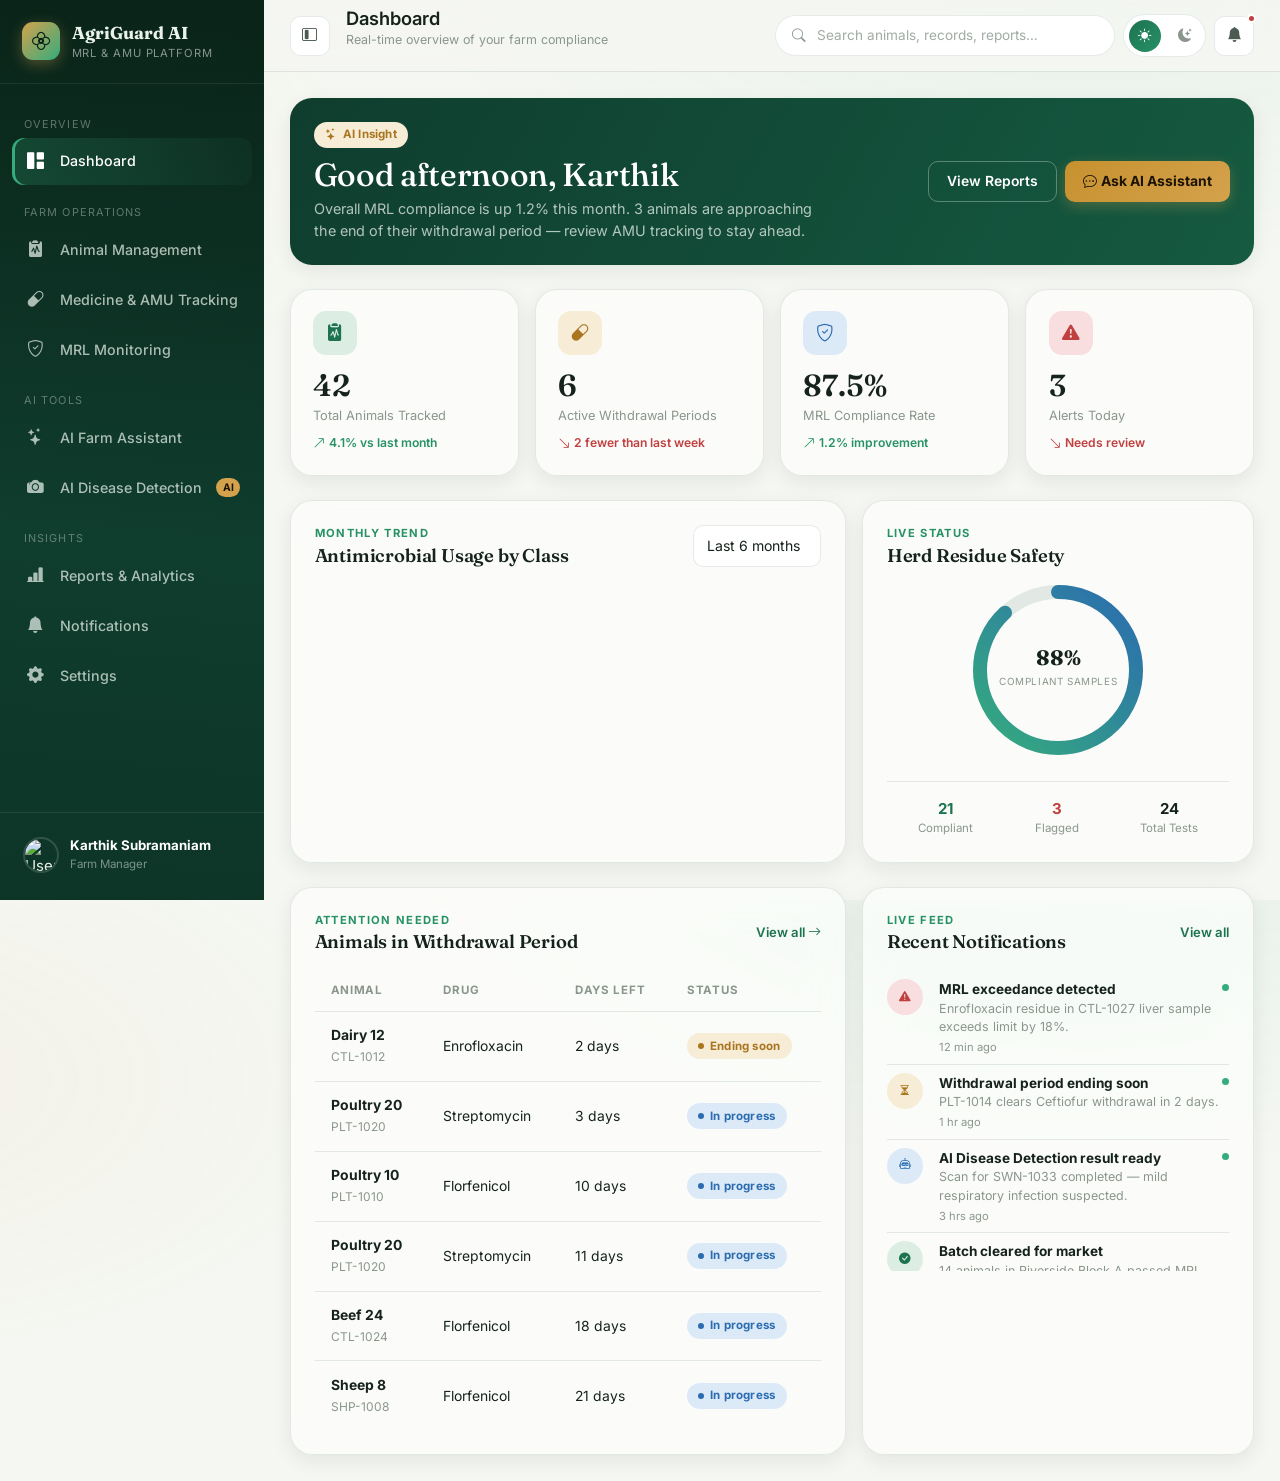
==== dashboard.html @ 1ee00f73 "Initial commit" ====
<!DOCTYPE html>
<html lang="en">
<head>
<meta charset="UTF-8">
<meta name="viewport" content="width=device-width, initial-scale=1.0">
<title>Dashboard — AgriGuard AI</title>
<link href="https://fonts.googleapis.com/css2?family=Fraunces:opsz,wght@9..144,500;9..144,600;9..144,700&family=Inter:wght@400;500;600;700;800&family=IBM+Plex+Mono:wght@500&display=swap" rel="stylesheet">
<link href="https://cdn.jsdelivr.net/npm/bootstrap@5.3.3/dist/css/bootstrap.min.css" rel="stylesheet">
<link rel="stylesheet" href="https://cdn.jsdelivr.net/npm/bootstrap-icons@1.11.3/font/bootstrap-icons.css">
<link rel="stylesheet" href="css/theme.css">
</head>
<body>
<div class="app-shell">
  <div id="agShellSidebar"></div>
  <div class="main-col" id="agMainCol">
    <div id="agShellTopbar"></div>

    <div class="page-body">

      <!-- Welcome banner -->
      <div class="glass-card p-4 mb-4 animate-in" style="background:linear-gradient(120deg, var(--green-900), var(--green-800)); border:none; color:#EAF2EC;">
        <div class="d-flex flex-wrap justify-content-between align-items-center gap-3">
          <div>
            <span class="pill pill-amber mb-2"><i class="bi bi-stars"></i> AI Insight</span>
            <h2 class="mb-1" style="color:#fff;">Good afternoon, Karthik</h2>
            <p class="mb-0" style="color:rgba(234,242,236,0.75); max-width:520px; font-size:.9rem;">Overall MRL compliance is up 1.2% this month. 3 animals are approaching the end of their withdrawal period — review AMU tracking to stay ahead.</p>
          </div>
          <div class="d-flex gap-2">
            <button class="btn btn-outline-brand" style="border-color:rgba(255,255,255,0.3); color:#fff;" onclick="location.href='reports.html'">View Reports</button>
            <button class="btn btn-amber" onclick="location.href='assistant.html'"><i class="bi bi-chat-dots me-1"></i>Ask AI Assistant</button>
          </div>
        </div>
      </div>

      <!-- KPI Row -->
      <div class="row g-3 mb-4">
        <div class="col-6 col-xl-3">
          <div class="glass-card kpi-card hoverable animate-in delay-1">
            <div class="kpi-icon icon-tint-green"><i class="bi bi-clipboard2-pulse-fill"></i></div>
            <div class="kpi-value" id="kpiTotalAnimals">0</div>
            <div class="kpi-label">Total Animals Tracked</div>
            <div class="kpi-trend up"><i class="bi bi-arrow-up-right"></i> 4.1% vs last month</div>
          </div>
        </div>
        <div class="col-6 col-xl-3">
          <div class="glass-card kpi-card hoverable animate-in delay-2">
            <div class="kpi-icon icon-tint-amber"><i class="bi bi-capsule"></i></div>
            <div class="kpi-value" id="kpiActiveTreatments">0</div>
            <div class="kpi-label">Active Withdrawal Periods</div>
            <div class="kpi-trend down"><i class="bi bi-arrow-down-right"></i> 2 fewer than last week</div>
          </div>
        </div>
        <div class="col-6 col-xl-3">
          <div class="glass-card kpi-card hoverable animate-in delay-3">
            <div class="kpi-icon icon-tint-blue"><i class="bi bi-shield-check"></i></div>
            <div class="kpi-value" id="kpiMrlCompliance">0%</div>
            <div class="kpi-label">MRL Compliance Rate</div>
            <div class="kpi-trend up"><i class="bi bi-arrow-up-right"></i> 1.2% improvement</div>
          </div>
        </div>
        <div class="col-6 col-xl-3">
          <div class="glass-card kpi-card hoverable animate-in delay-4">
            <div class="kpi-icon icon-tint-red"><i class="bi bi-exclamation-triangle-fill"></i></div>
            <div class="kpi-value" id="kpiAlerts">0</div>
            <div class="kpi-label">Alerts Today</div>
            <div class="kpi-trend down"><i class="bi bi-arrow-down-right"></i> Needs review</div>
          </div>
        </div>
      </div>

      <div class="row g-3 mb-4">
        <!-- AMU trend chart -->
        <div class="col-lg-7">
          <div class="glass-card p-4 h-100 animate-in">
            <div class="section-head">
              <div>
                <span class="eyebrow">Monthly trend</span>
                <h2>Antimicrobial Usage by Class</h2>
              </div>
              <select class="form-select form-select-sm" style="width:auto;">
                <option>Last 6 months</option>
                <option>Last 12 months</option>
              </select>
            </div>
            <canvas id="amuTrendChart" height="230"></canvas>
          </div>
        </div>

        <!-- MRL Gauge -->
        <div class="col-lg-5">
          <div class="glass-card p-4 h-100 animate-in d-flex flex-column">
            <div class="section-head mb-2">
              <div>
                <span class="eyebrow">Live status</span>
                <h2>Herd Residue Safety</h2>
              </div>
            </div>
            <div class="d-flex align-items-center justify-content-center flex-grow-1">
              <div class="gauge-wrap">
                <svg width="190" height="190" viewBox="0 0 190 190">
                  <circle cx="95" cy="95" r="78" fill="none" stroke="var(--surface-border)" stroke-width="14"/>
                  <circle id="mainGaugeArc" cx="95" cy="95" r="78" fill="none" stroke="url(#mainGaugeGrad)" stroke-width="14" stroke-linecap="round" stroke-dasharray="490" stroke-dashoffset="490"/>
                  <defs>
                    <linearGradient id="mainGaugeGrad" x1="0" y1="0" x2="1" y2="1">
                      <stop offset="0%" stop-color="#35AC7D"/>
                      <stop offset="100%" stop-color="#2B6CB0"/>
                    </linearGradient>
                  </defs>
                </svg>
                <div class="gauge-label">
                  <strong id="gaugeCompliancePct">0%</strong>
                  <span>Compliant Samples</span>
                </div>
              </div>
            </div>
            <div class="d-flex justify-content-between mt-3 pt-3" style="border-top:1px solid var(--surface-border);">
              <div class="text-center flex-fill">
                <div class="fw-bold" style="color:var(--green-700);" id="mrlCompliantCount">0</div>
                <div class="text-muted-custom" style="font-size:.72rem;">Compliant</div>
              </div>
              <div class="text-center flex-fill">
                <div class="fw-bold" style="color:var(--red-600);" id="mrlNonCompliantCount">0</div>
                <div class="text-muted-custom" style="font-size:.72rem;">Flagged</div>
              </div>
              <div class="text-center flex-fill">
                <div class="fw-bold" style="color:var(--text-primary);" id="mrlTotalCount">0</div>
                <div class="text-muted-custom" style="font-size:.72rem;">Total Tests</div>
              </div>
            </div>
          </div>
        </div>
      </div>

      <div class="row g-3">
        <!-- Recent AMU / Withdrawal -->
        <div class="col-lg-7">
          <div class="glass-card p-4 animate-in">
            <div class="section-head">
              <div>
                <span class="eyebrow">Attention needed</span>
                <h2>Animals in Withdrawal Period</h2>
              </div>
              <a href="amu.html" class="small fw-semibold" style="color:var(--green-700);">View all <i class="bi bi-arrow-right"></i></a>
            </div>
            <div class="table-responsive">
              <table class="table-clean" id="withdrawalTable">
                <thead><tr><th>Animal</th><th>Drug</th><th>Days left</th><th>Status</th></tr></thead>
                <tbody></tbody>
              </table>
            </div>
          </div>
        </div>

        <!-- Notification feed mini -->
        <div class="col-lg-5">
          <div class="glass-card p-4 h-100 animate-in">
            <div class="section-head">
              <div>
                <span class="eyebrow">Live feed</span>
                <h2>Recent Notifications</h2>
              </div>
              <a href="notifications.html" class="small fw-semibold" style="color:var(--green-700);">View all</a>
            </div>
            <div id="dashNotifList" style="max-height:300px; overflow-y:auto;"></div>
          </div>
        </div>
      </div>

    </div>
  </div>
</div>

<script src="https://cdn.jsdelivr.net/npm/bootstrap@5.3.3/dist/js/bootstrap.bundle.min.js"></script>
<script src="https://cdn.jsdelivr.net/npm/chart.js@4.4.4/dist/chart.umd.min.js"></script>
<script src="js/data.js"></script>
<script src="js/app.js"></script>
<script>
  ag_requireAuth();
  ag_initShell('dashboard', 'Dashboard', 'Real-time overview of your farm compliance');

  // KPIs with count-up animation
  function animateCount(el, target, suffix=''){
    let cur = 0;
    const step = Math.max(1, target/40);
    const t = setInterval(() => {
      cur += step;
      if(cur >= target){ cur = target; clearInterval(t); }
      el.textContent = Math.round(cur*10)/10 + suffix;
    }, 25);
  }
  animateCount(document.getElementById('kpiTotalAnimals'), AG_DATA.kpis.totalAnimals);
  animateCount(document.getElementById('kpiActiveTreatments'), AG_DATA.kpis.activeTreatments);
  animateCount(document.getElementById('kpiMrlCompliance'), AG_DATA.kpis.mrlCompliance, '%');
  animateCount(document.getElementById('kpiAlerts'), AG_DATA.kpis.alertsToday);

  // Gauge
  const compliantCount = AG_DATA.mrlTests.filter(t=>t.compliant).length;
  const totalTests = AG_DATA.mrlTests.length;
  const pct = Math.round((compliantCount/totalTests)*100);
  const circumference = 2 * Math.PI * 78;
  const arc = document.getElementById('mainGaugeArc');
  setTimeout(() => {
    arc.style.transition = 'stroke-dashoffset 1.2s cubic-bezier(.4,0,.2,1)';
    arc.setAttribute('stroke-dashoffset', circumference - (pct/100)*circumference);
  }, 200);
  document.getElementById('gaugeCompliancePct').textContent = pct + '%';
  document.getElementById('mrlCompliantCount').textContent = compliantCount;
  document.getElementById('mrlNonCompliantCount').textContent = totalTests - compliantCount;
  document.getElementById('mrlTotalCount').textContent = totalTests;

  // Withdrawal table
  const withdrawing = AG_DATA.amuRecords.filter(r=>r.status==='In Withdrawal').sort((a,b)=>a.daysLeft-b.daysLeft).slice(0,6);
  const tbody = document.querySelector('#withdrawalTable tbody');
  tbody.innerHTML = withdrawing.map(r => `
    <tr>
      <td><strong>${r.animalName}</strong><br><span class="text-muted-custom" style="font-size:.75rem;">${r.animalId}</span></td>
      <td>${r.drug}</td>
      <td>${r.daysLeft > 0 ? r.daysLeft + ' days' : 'Ready'}</td>
      <td><span class="pill ${r.daysLeft <= 2 ? 'pill-amber' : 'pill-blue'}"><span class="pill-dot"></span>${r.daysLeft <= 2 ? 'Ending soon' : 'In progress'}</span></td>
    </tr>
  `).join('');

  // Notifications mini feed
  const notifList = document.getElementById('dashNotifList');
  notifList.innerHTML = AG_DATA.notifications.slice(0,5).map(n => `
    <div class="d-flex gap-3 py-2" style="border-bottom:1px solid var(--surface-border);">
      <span class="pill pill-${n.tint}" style="width:36px;height:36px;border-radius:50%;justify-content:center; flex-shrink:0;"><i class="bi bi-${n.icon}"></i></span>
      <div class="flex-grow-1">
        <div class="d-flex justify-content-between">
          <strong style="font-size:.85rem;">${n.title}</strong>
          ${!n.read ? '<span class="pulse-dot" style="width:7px;height:7px;border-radius:50%;background:var(--green-500);margin-top:5px;"></span>' : ''}
        </div>
        <div class="text-muted-custom" style="font-size:.78rem;">${n.body}</div>
        <div class="text-muted-custom" style="font-size:.7rem; margin-top:2px;">${n.time}</div>
      </div>
    </div>
  `).join('');

  // Chart
  const ctx = document.getElementById('amuTrendChart').getContext('2d');
  const styles = getComputedStyle(document.documentElement);
  new Chart(ctx, {
    type:'line',
    data:{
      labels: AG_DATA.monthlyAMU.labels,
      datasets:[
        { label:'Tetracycline', data: AG_DATA.monthlyAMU.tetracycline, borderColor:'#155A41', backgroundColor:'rgba(21,90,65,0.08)', tension:.4, fill:true, pointRadius:3 },
        { label:'Fluoroquinolone', data: AG_DATA.monthlyAMU.fluoroquinolone, borderColor:'#2B6CB0', backgroundColor:'rgba(43,108,176,0.08)', tension:.4, fill:true, pointRadius:3 },
        { label:'Penicillin', data: AG_DATA.monthlyAMU.penicillin, borderColor:'#C7912F', backgroundColor:'rgba(199,145,47,0.08)', tension:.4, fill:true, pointRadius:3 },
        { label:'Other', data: AG_DATA.monthlyAMU.other, borderColor:'#8A968D', backgroundColor:'rgba(138,150,141,0.06)', tension:.4, fill:true, pointRadius:3 }
      ]
    },
    options:{
      responsive:true,
      plugins:{ legend:{ position:'bottom', labels:{ boxWidth:10, boxHeight:10, usePointStyle:true, font:{size:11} } } },
      scales:{
        x:{ grid:{ display:false } },
        y:{ grid:{ color:'rgba(138,150,141,0.15)' }, title:{ display:true, text:'Doses administered' } }
      }
    }
  });
</script>
</body>
</html>
---- css/theme.css ----
/* ==========================================================================
   AgriGuard AI — Design System
   Palette: pasture green / clinical blue / amber wheat
   ========================================================================== */

:root{
  /* Light theme (default) */
  --bg: #F5F7F2;
  --bg-elevated: #FFFFFF;
  --surface: rgba(255,255,255,0.62);
  --surface-solid: #FFFFFF;
  --surface-border: rgba(15,61,46,0.10);
  --text-primary: #16231C;
  --text-secondary: #4B5B52;
  --text-muted: #8A968D;

  --green-950: #0A2318;
  --green-900: #0F3D2E;
  --green-800: #155A41;
  --green-700: #1D7350;
  --green-600: #279166;
  --green-500: #35AC7D;
  --green-100: #DCEEE3;

  --blue-700: #1E4E8C;
  --blue-600: #2B6CB0;
  --blue-500: #3E8AD1;
  --blue-100: #DCEAF7;

  --amber-700: #A9761F;
  --amber-600: #C7912F;
  --amber-500: #D4A24C;
  --amber-100: #F7ECD6;

  --red-600: #C13F3F;
  --red-100: #F8DEDE;

  --shadow-sm: 0 1px 2px rgba(16,38,28,0.06);
  --shadow-md: 0 6px 20px rgba(16,38,28,0.08);
  --shadow-lg: 0 16px 40px rgba(16,38,28,0.14);
  --shadow-glow-green: 0 0 0 1px rgba(53,172,125,0.18), 0 8px 24px rgba(21,90,65,0.16);

  --radius-sm: 10px;
  --radius-md: 16px;
  --radius-lg: 22px;
  --radius-pill: 999px;

  --font-display: 'Fraunces', 'Georgia', serif;
  --font-body: 'Inter', -apple-system, BlinkMacSystemFont, 'Segoe UI', sans-serif;
  --font-mono: 'IBM Plex Mono', 'SFMono-Regular', monospace;

  --sidebar-w: 264px;
  --sidebar-w-collapsed: 84px;
  --topbar-h: 72px;

  --transition-fast: 160ms cubic-bezier(.4,0,.2,1);
  --transition-med: 280ms cubic-bezier(.4,0,.2,1);
}

[data-theme="dark"]{
  --bg: #0C1712;
  --bg-elevated: #10201A;
  --surface: rgba(20,38,31,0.60);
  --surface-solid: #142621;
  --surface-border: rgba(255,255,255,0.08);
  --text-primary: #EAF2EC;
  --text-secondary: #A9BBB1;
  --text-muted: #6E8579;

  --green-100: #16332590;
  --blue-100: #14283a90;
  --amber-100: #2c230f90;
  --red-100: #33161690;

  --shadow-sm: 0 1px 2px rgba(0,0,0,0.3);
  --shadow-md: 0 6px 20px rgba(0,0,0,0.35);
  --shadow-lg: 0 20px 50px rgba(0,0,0,0.5);
  --shadow-glow-green: 0 0 0 1px rgba(53,172,125,0.25), 0 8px 28px rgba(0,0,0,0.45);
}

*{ box-sizing: border-box; }

html, body{
  height: 100%;
}

body{
  margin:0;
  background:
    radial-gradient(1200px 600px at 85% -10%, rgba(53,172,125,0.08), transparent 60%),
    radial-gradient(900px 500px at -10% 20%, rgba(212,162,76,0.07), transparent 55%),
    var(--bg);
  color: var(--text-primary);
  font-family: var(--font-body);
  font-size: 15px;
  line-height: 1.5;
  transition: background var(--transition-med), color var(--transition-med);
  -webkit-font-smoothing: antialiased;
  min-height: 100vh;
}

h1,h2,h3,h4,.font-display{
  font-family: var(--font-display);
  letter-spacing: -0.01em;
  color: var(--text-primary);
}

a{ color: inherit; text-decoration: none; }
.text-muted-custom{ color: var(--text-muted) !important; }
.text-secondary-custom{ color: var(--text-secondary) !important; }
.mono{ font-family: var(--font-mono); }

::selection{ background: var(--green-500); color: #fff; }

/* Scrollbars */
::-webkit-scrollbar{ width: 8px; height: 8px; }
::-webkit-scrollbar-track{ background: transparent; }
::-webkit-scrollbar-thumb{ background: var(--surface-border); border-radius: 8px; }
::-webkit-scrollbar-thumb:hover{ background: var(--green-600); }

/* ==========================================================================
   Layout shell
   ========================================================================== */

.app-shell{
  display:flex;
  min-height:100vh;
}

/* Sidebar */
.sidebar{
  width: var(--sidebar-w);
  flex-shrink:0;
  background: linear-gradient(185deg, var(--green-950) 0%, var(--green-900) 60%, #0D3527 100%);
  color: #EAF2EC;
  display:flex;
  flex-direction:column;
  position: fixed;
  top:0; left:0; bottom:0;
  z-index: 1030;
  transition: width var(--transition-med), transform var(--transition-med);
  overflow: hidden;
}
.sidebar.collapsed{ width: var(--sidebar-w-collapsed); }

.sidebar-brand{
  display:flex;
  align-items:center;
  gap:.75rem;
  padding: 1.4rem 1.35rem;
  border-bottom: 1px solid rgba(255,255,255,0.08);
  white-space:nowrap;
}
.sidebar-brand .mark{
  width: 38px; height:38px;
  border-radius: 11px;
  background: linear-gradient(135deg, var(--amber-500), var(--green-500));
  display:flex; align-items:center; justify-content:center;
  flex-shrink:0;
  box-shadow: 0 4px 14px rgba(212,162,76,0.35);
}
.sidebar-brand .mark i{ color: var(--green-950); font-size: 1.15rem; }
.sidebar-brand .brand-text{ line-height:1.15; overflow:hidden; }
.sidebar-brand .brand-text strong{ font-family: var(--font-display); font-size:1.08rem; display:block; }
.sidebar-brand .brand-text span{ font-size:.7rem; color: rgba(234,242,236,0.55); letter-spacing:.08em; text-transform:uppercase; }
.sidebar.collapsed .brand-text{ display:none; }

.sidebar-nav{
  flex:1;
  overflow-y:auto;
  padding: 1rem .75rem;
}
.sidebar-section-label{
  font-size:.68rem;
  text-transform:uppercase;
  letter-spacing:.1em;
  color: rgba(234,242,236,0.38);
  padding: 1rem .75rem .35rem;
  white-space:nowrap;
}
.sidebar.collapsed .sidebar-section-label{ opacity:0; height:0; padding:0; overflow:hidden; }

.nav-item{
  display:flex;
  align-items:center;
  gap:.85rem;
  padding: .68rem .8rem;
  border-radius: 12px;
  color: rgba(234,242,236,0.72);
  font-size:.89rem;
  font-weight:500;
  margin-bottom: .2rem;
  cursor:pointer;
  white-space:nowrap;
  position:relative;
  transition: background var(--transition-fast), color var(--transition-fast);
}
.nav-item i{ font-size:1.05rem; width:22px; text-align:center; flex-shrink:0; }
.nav-item:hover{ background: rgba(255,255,255,0.06); color:#fff; }
.nav-item.active{
  background: linear-gradient(90deg, rgba(53,172,125,0.22), rgba(53,172,125,0.05));
  color:#fff;
  box-shadow: inset 3px 0 0 var(--green-500);
}
.nav-item .badge-dot{
  margin-left:auto;
  background: var(--amber-500);
  color:#1c1305;
  font-size:.65rem;
  font-weight:700;
  padding:.12rem .42rem;
  border-radius: var(--radius-pill);
}
.sidebar.collapsed .nav-item span, .sidebar.collapsed .nav-item .badge-dot{ display:none; }
.sidebar.collapsed .nav-item{ justify-content:center; }

.sidebar-foot{
  padding: 1rem .95rem 1.2rem;
  border-top: 1px solid rgba(255,255,255,0.08);
}
.sidebar-user{
  display:flex; align-items:center; gap:.7rem;
  padding:.5rem;
  border-radius: 12px;
  cursor:pointer;
  transition: background var(--transition-fast);
}
.sidebar-user:hover{ background: rgba(255,255,255,0.06); }
.sidebar-user img{ width:36px; height:36px; border-radius:50%; object-fit:cover; border:2px solid rgba(255,255,255,0.15); }
.sidebar-user .u-meta{ line-height:1.2; overflow:hidden; white-space:nowrap; }
.sidebar-user .u-meta strong{ font-size:.83rem; display:block; color:#fff; }
.sidebar-user .u-meta span{ font-size:.72rem; color: rgba(234,242,236,0.5); }
.sidebar.collapsed .u-meta{ display:none; }

/* Main column */
.main-col{
  margin-left: var(--sidebar-w);
  flex:1;
  min-width:0;
  transition: margin-left var(--transition-med);
  display:flex;
  flex-direction:column;
  min-height:100vh;
}
.main-col.sidebar-collapsed{ margin-left: var(--sidebar-w-collapsed); }

.topbar{
  height: var(--topbar-h);
  position: sticky;
  top:0;
  z-index: 1020;
  display:flex;
  align-items:center;
  gap:1rem;
  padding: 0 1.6rem;
  background: color-mix(in srgb, var(--bg) 78%, transparent);
  backdrop-filter: blur(14px) saturate(140%);
  -webkit-backdrop-filter: blur(14px) saturate(140%);
  border-bottom: 1px solid var(--surface-border);
}
.topbar .page-title{ font-size:1.15rem; font-weight:600; margin:0; }
.topbar .page-sub{ font-size:.78rem; color: var(--text-muted); margin-top:-2px; }

.icon-btn{
  width:40px; height:40px;
  border-radius: var(--radius-sm);
  border:1px solid var(--surface-border);
  background: var(--surface-solid);
  color: var(--text-secondary);
  display:flex; align-items:center; justify-content:center;
  cursor:pointer;
  transition: all var(--transition-fast);
  position:relative;
}
.icon-btn:hover{ border-color: var(--green-500); color: var(--green-700); transform: translateY(-1px); box-shadow: var(--shadow-sm); }
.icon-btn .ping{
  position:absolute; top:-3px; right:-3px;
  width:9px; height:9px; border-radius:50%;
  background: var(--red-600);
  border:2px solid var(--bg-elevated);
}

.search-mini{
  display:flex; align-items:center; gap:.55rem;
  background: var(--surface-solid);
  border:1px solid var(--surface-border);
  border-radius: var(--radius-pill);
  padding: .5rem 1rem;
  width: min(340px, 34vw);
  color: var(--text-muted);
  font-size:.85rem;
}
.search-mini input{
  border:none; background:transparent; outline:none; color: var(--text-primary); width:100%; font-size:.85rem;
}

.page-body{
  padding: 1.6rem;
  flex:1;
}

/* ==========================================================================
   Glassmorphism cards
   ========================================================================== */

.glass-card{
  background: var(--surface);
  backdrop-filter: blur(18px) saturate(160%);
  -webkit-backdrop-filter: blur(18px) saturate(160%);
  border: 1px solid var(--surface-border);
  border-radius: var(--radius-lg);
  box-shadow: var(--shadow-md);
  transition: transform var(--transition-med), box-shadow var(--transition-med), border-color var(--transition-med);
}
.glass-card.hoverable:hover{
  transform: translateY(-3px);
  box-shadow: var(--shadow-lg);
  border-color: rgba(53,172,125,0.28);
}
.card-solid{
  background: var(--surface-solid);
  border: 1px solid var(--surface-border);
  border-radius: var(--radius-lg);
  box-shadow: var(--shadow-sm);
}

/* KPI cards */
.kpi-card{ padding: 1.3rem 1.4rem; position:relative; overflow:hidden; }
.kpi-card .kpi-icon{
  width:44px; height:44px; border-radius: 13px;
  display:flex; align-items:center; justify-content:center;
  font-size:1.1rem; margin-bottom: .9rem;
}
.kpi-card .kpi-value{ font-family: var(--font-display); font-size:1.9rem; font-weight:600; line-height:1; }
.kpi-card .kpi-label{ color: var(--text-muted); font-size:.8rem; margin-top:.35rem; }
.kpi-trend{ font-size:.76rem; font-weight:600; display:inline-flex; align-items:center; gap:.25rem; margin-top:.6rem; }
.kpi-trend.up{ color: var(--green-600); }
.kpi-trend.down{ color: var(--red-600); }

.icon-tint-green{ background: var(--green-100); color: var(--green-700); }
.icon-tint-blue{ background: var(--blue-100); color: var(--blue-600); }
.icon-tint-amber{ background: var(--amber-100); color: var(--amber-700); }
.icon-tint-red{ background: var(--red-100); color: var(--red-600); }

/* Buttons */
.btn-brand{
  background: linear-gradient(135deg, var(--green-700), var(--green-600));
  color:#fff; border:none; border-radius: var(--radius-sm);
  padding: .58rem 1.15rem; font-weight:600; font-size:.87rem;
  box-shadow: 0 4px 14px rgba(21,90,65,0.28);
  transition: all var(--transition-fast);
}
.btn-brand:hover{ transform: translateY(-1px); box-shadow: 0 8px 20px rgba(21,90,65,0.36); color:#fff; }
.btn-outline-brand{
  background: transparent;
  border: 1.5px solid var(--surface-border);
  color: var(--text-secondary);
  border-radius: var(--radius-sm);
  padding: .55rem 1.1rem; font-weight:600; font-size:.87rem;
  transition: all var(--transition-fast);
}
.btn-outline-brand:hover{ border-color: var(--green-500); color: var(--green-700); }
.btn-amber{
  background: linear-gradient(135deg, var(--amber-600), var(--amber-500));
  color:#1c1305; border:none; border-radius: var(--radius-sm);
  padding: .58rem 1.15rem; font-weight:700; font-size:.87rem;
  box-shadow: 0 4px 14px rgba(212,162,76,0.3);
}
.btn-amber:hover{ color:#1c1305; transform: translateY(-1px); }

.pill{
  display:inline-flex; align-items:center; gap:.35rem;
  padding: .28rem .7rem;
  border-radius: var(--radius-pill);
  font-size:.72rem; font-weight:700;
  letter-spacing:.02em;
}
.pill-green{ background: var(--green-100); color: var(--green-700); }
.pill-amber{ background: var(--amber-100); color: var(--amber-700); }
.pill-red{ background: var(--red-100); color: var(--red-600); }
.pill-blue{ background: var(--blue-100); color: var(--blue-600); }
.pill-dot{ width:6px; height:6px; border-radius:50%; background:currentColor; }

/* Section heading */
.section-head{ display:flex; align-items:center; justify-content:space-between; margin-bottom: 1.1rem; }
.section-head h2{ font-size:1.15rem; margin:0; font-weight:600; }
.section-head .eyebrow{
  font-size:.7rem; text-transform:uppercase; letter-spacing:.12em; color: var(--green-600); font-weight:700; margin-bottom:.2rem; display:block;
}

/* Table */
.table-clean{ width:100%; border-collapse: separate; border-spacing:0; }
.table-clean thead th{
  font-size:.72rem; text-transform:uppercase; letter-spacing:.06em; color: var(--text-muted);
  font-weight:700; padding: .7rem 1rem; border-bottom:1px solid var(--surface-border); text-align:left;
}
.table-clean tbody td{ padding: .85rem 1rem; border-bottom:1px solid var(--surface-border); font-size:.87rem; vertical-align:middle; }
.table-clean tbody tr:last-child td{ border-bottom:none; }
.table-clean tbody tr{ transition: background var(--transition-fast); }
.table-clean tbody tr:hover{ background: rgba(53,172,125,0.05); }

.avatar-chip{ width:34px; height:34px; border-radius:10px; object-fit:cover; }

/* Form controls */
.form-control, .form-select{
  background: var(--surface-solid);
  border: 1.5px solid var(--surface-border);
  color: var(--text-primary);
  border-radius: var(--radius-sm);
  font-size:.88rem;
  padding: .6rem .85rem;
}
.form-control:focus, .form-select:focus{
  background: var(--surface-solid);
  border-color: var(--green-500);
  box-shadow: 0 0 0 3px rgba(53,172,125,0.15);
  color: var(--text-primary);
}
.form-label{ font-size:.82rem; font-weight:600; color: var(--text-secondary); margin-bottom:.4rem; }
::placeholder{ color: var(--text-muted); opacity:.8; }

/* Modal */
.modal-content{
  background: var(--surface-solid);
  border: 1px solid var(--surface-border);
  border-radius: var(--radius-lg);
}
.modal-header, .modal-footer{ border-color: var(--surface-border); }

/* Theme toggle switch */
.theme-toggle{
  display:flex; align-items:center; gap:.5rem;
  background: var(--surface-solid); border:1px solid var(--surface-border);
  border-radius: var(--radius-pill); padding: .3rem; cursor:pointer;
}
.theme-toggle .seg{
  width:32px; height:32px; border-radius:50%; display:flex; align-items:center; justify-content:center;
  color: var(--text-muted); transition: all var(--transition-fast); font-size:.85rem;
}
.theme-toggle .seg.active{ background: linear-gradient(135deg, var(--green-700), var(--green-600)); color:#fff; }

/* Mobile toggler */
.mobile-toggle{ display:none; }

/* Utility gauge ring (signature element) */
.gauge-wrap{ position:relative; display:inline-flex; align-items:center; justify-content:center; }
.gauge-wrap svg{ transform: rotate(-90deg); }
.gauge-label{ position:absolute; text-align:center; }
.gauge-label strong{ display:block; font-family: var(--font-display); font-size:1.3rem; line-height:1; }
.gauge-label span{ font-size:.62rem; color: var(--text-muted); text-transform:uppercase; letter-spacing:.06em; }

/* animations */
@keyframes fadeInUp{ from{opacity:0; transform: translateY(10px);} to{opacity:1; transform:none;} }
.animate-in{ animation: fadeInUp .5s cubic-bezier(.4,0,.2,1) both; }
.delay-1{ animation-delay: .05s; }
.delay-2{ animation-delay: .1s; }
.delay-3{ animation-delay: .15s; }
.delay-4{ animation-delay: .2s; }

@keyframes pulseDot{ 0%,100%{ opacity:1; } 50%{ opacity:.4; } }
.pulse-dot{ animation: pulseDot 1.6s ease-in-out infinite; }

@media (prefers-reduced-motion: reduce){
  *{ animation-duration: 0.001ms !important; animation-iteration-count: 1 !important; transition-duration: 0.001ms !important; }
}

/* Responsive */
@media (max-width: 991px){
  .sidebar{ transform: translateX(-100%); width: var(--sidebar-w); }
  .sidebar.mobile-open{ transform: translateX(0); box-shadow: var(--shadow-lg); }
  .main-col, .main-col.sidebar-collapsed{ margin-left:0; }
  .mobile-toggle{ display:flex; }
  .search-mini{ display:none; }
  .sidebar-backdrop{
    display:none; position:fixed; inset:0; background: rgba(0,0,0,0.4); z-index:1025;
  }
  .sidebar-backdrop.show{ display:block; }
}

@media (max-width: 575px){
  .page-body{ padding: 1rem; }
  .topbar{ padding: 0 1rem; }
}
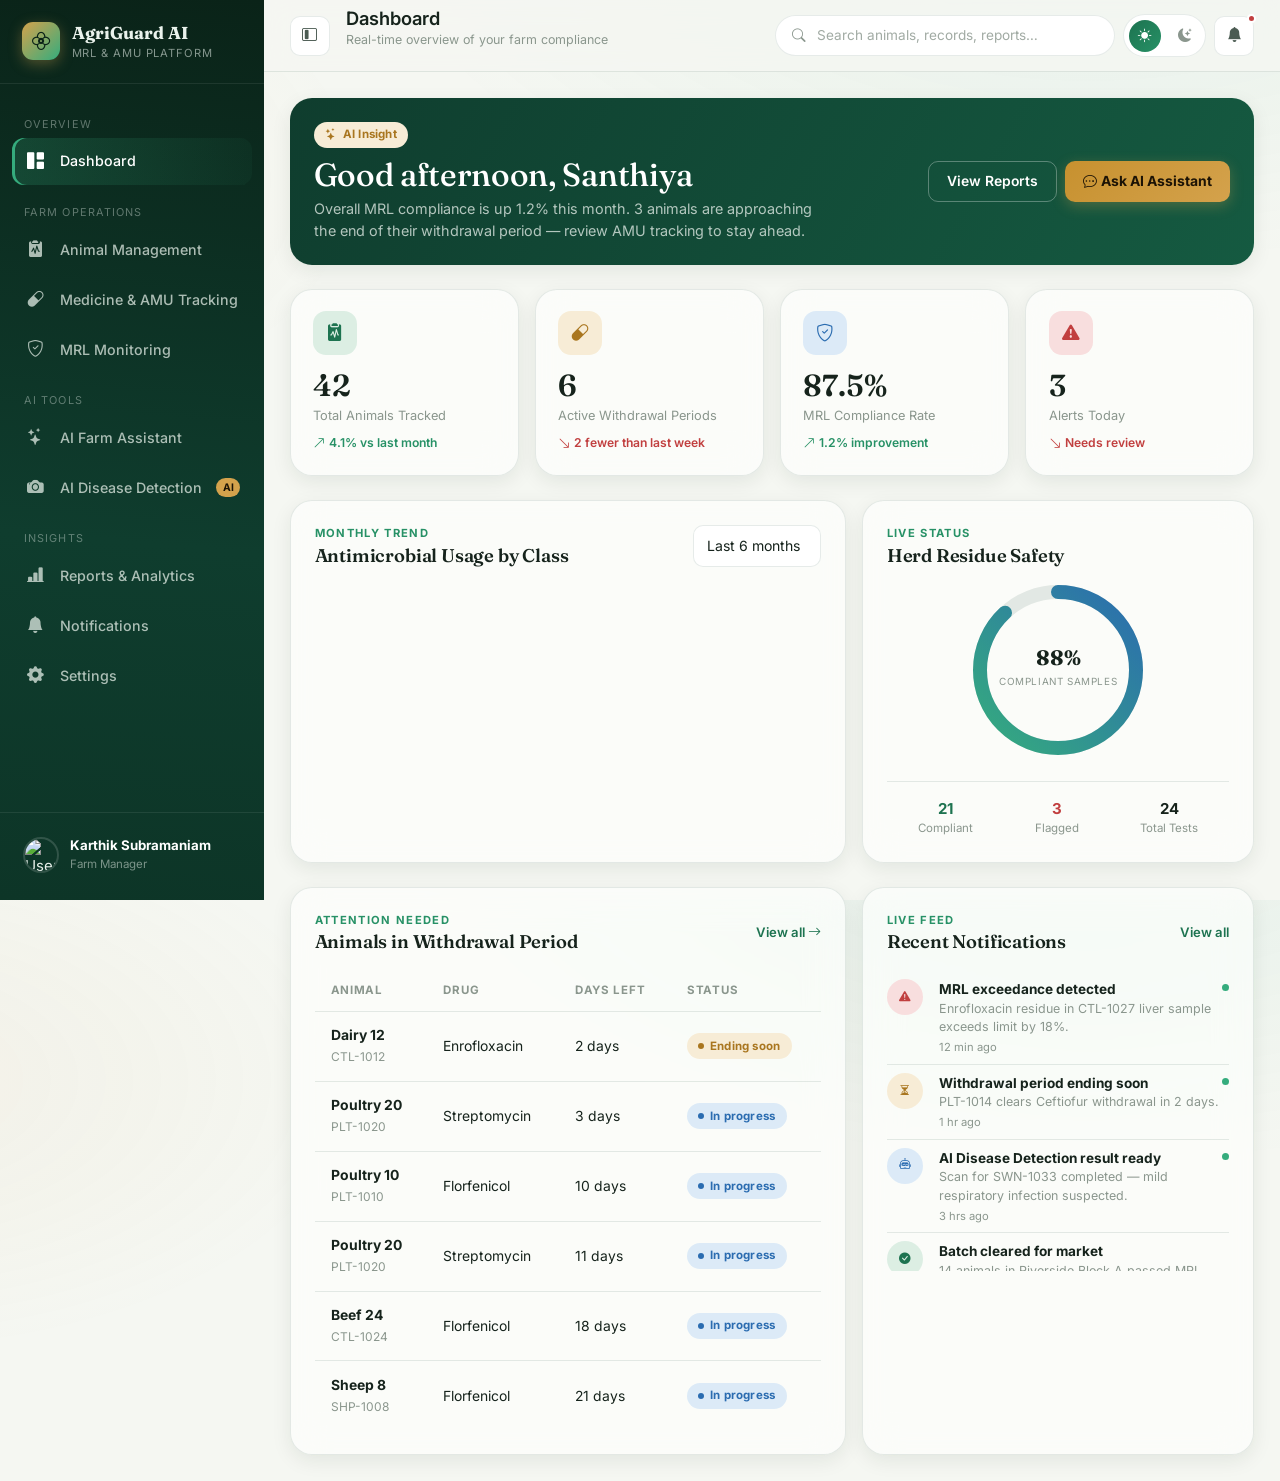
==== commit 578c7421: "Update dashboard.html" ====
--- a/dashboard.html
+++ b/dashboard.html
@@ -22,7 +22,7 @@
         <div class="d-flex flex-wrap justify-content-between align-items-center gap-3">
           <div>
             <span class="pill pill-amber mb-2"><i class="bi bi-stars"></i> AI Insight</span>
-            <h2 class="mb-1" style="color:#fff;">Good afternoon, Karthik</h2>
+            <h2 class="mb-1" style="color:#fff;">Good afternoon, Santhiya</h2>
             <p class="mb-0" style="color:rgba(234,242,236,0.75); max-width:520px; font-size:.9rem;">Overall MRL compliance is up 1.2% this month. 3 animals are approaching the end of their withdrawal period — review AMU tracking to stay ahead.</p>
           </div>
           <div class="d-flex gap-2">
